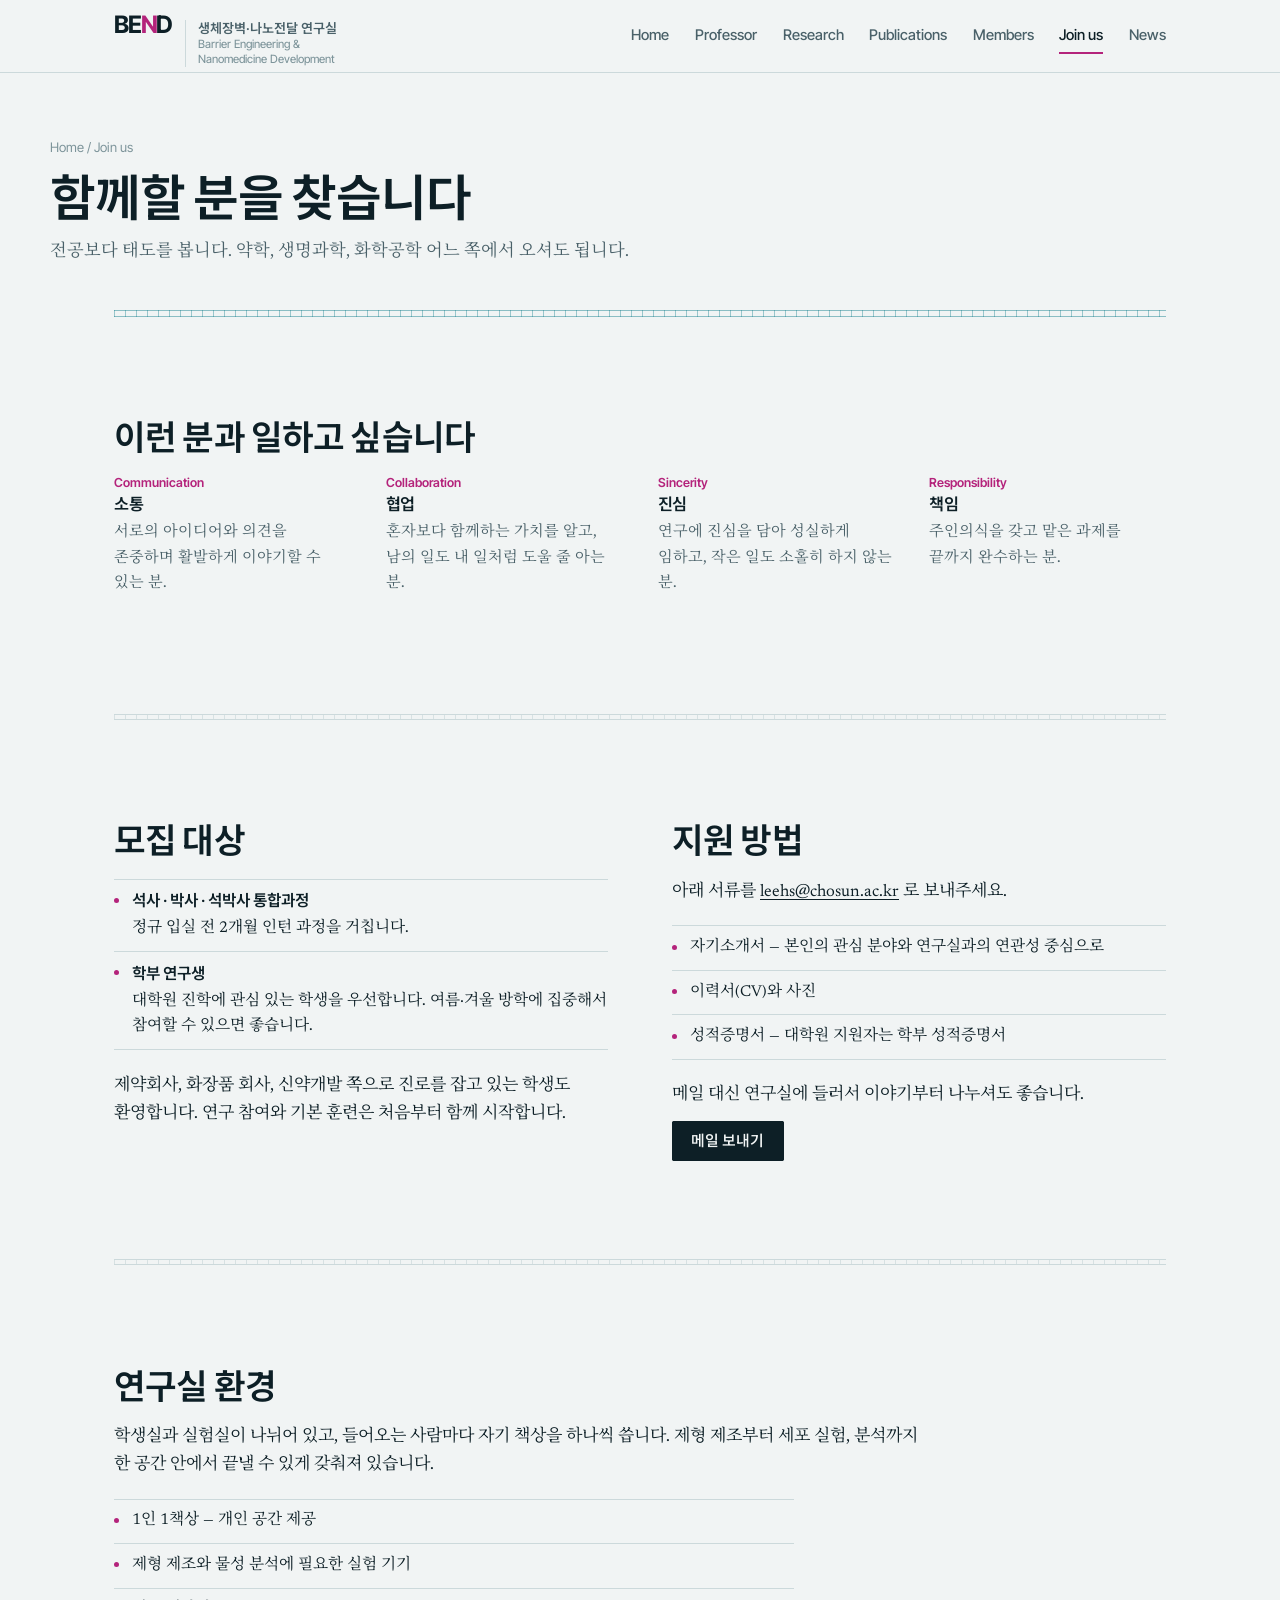
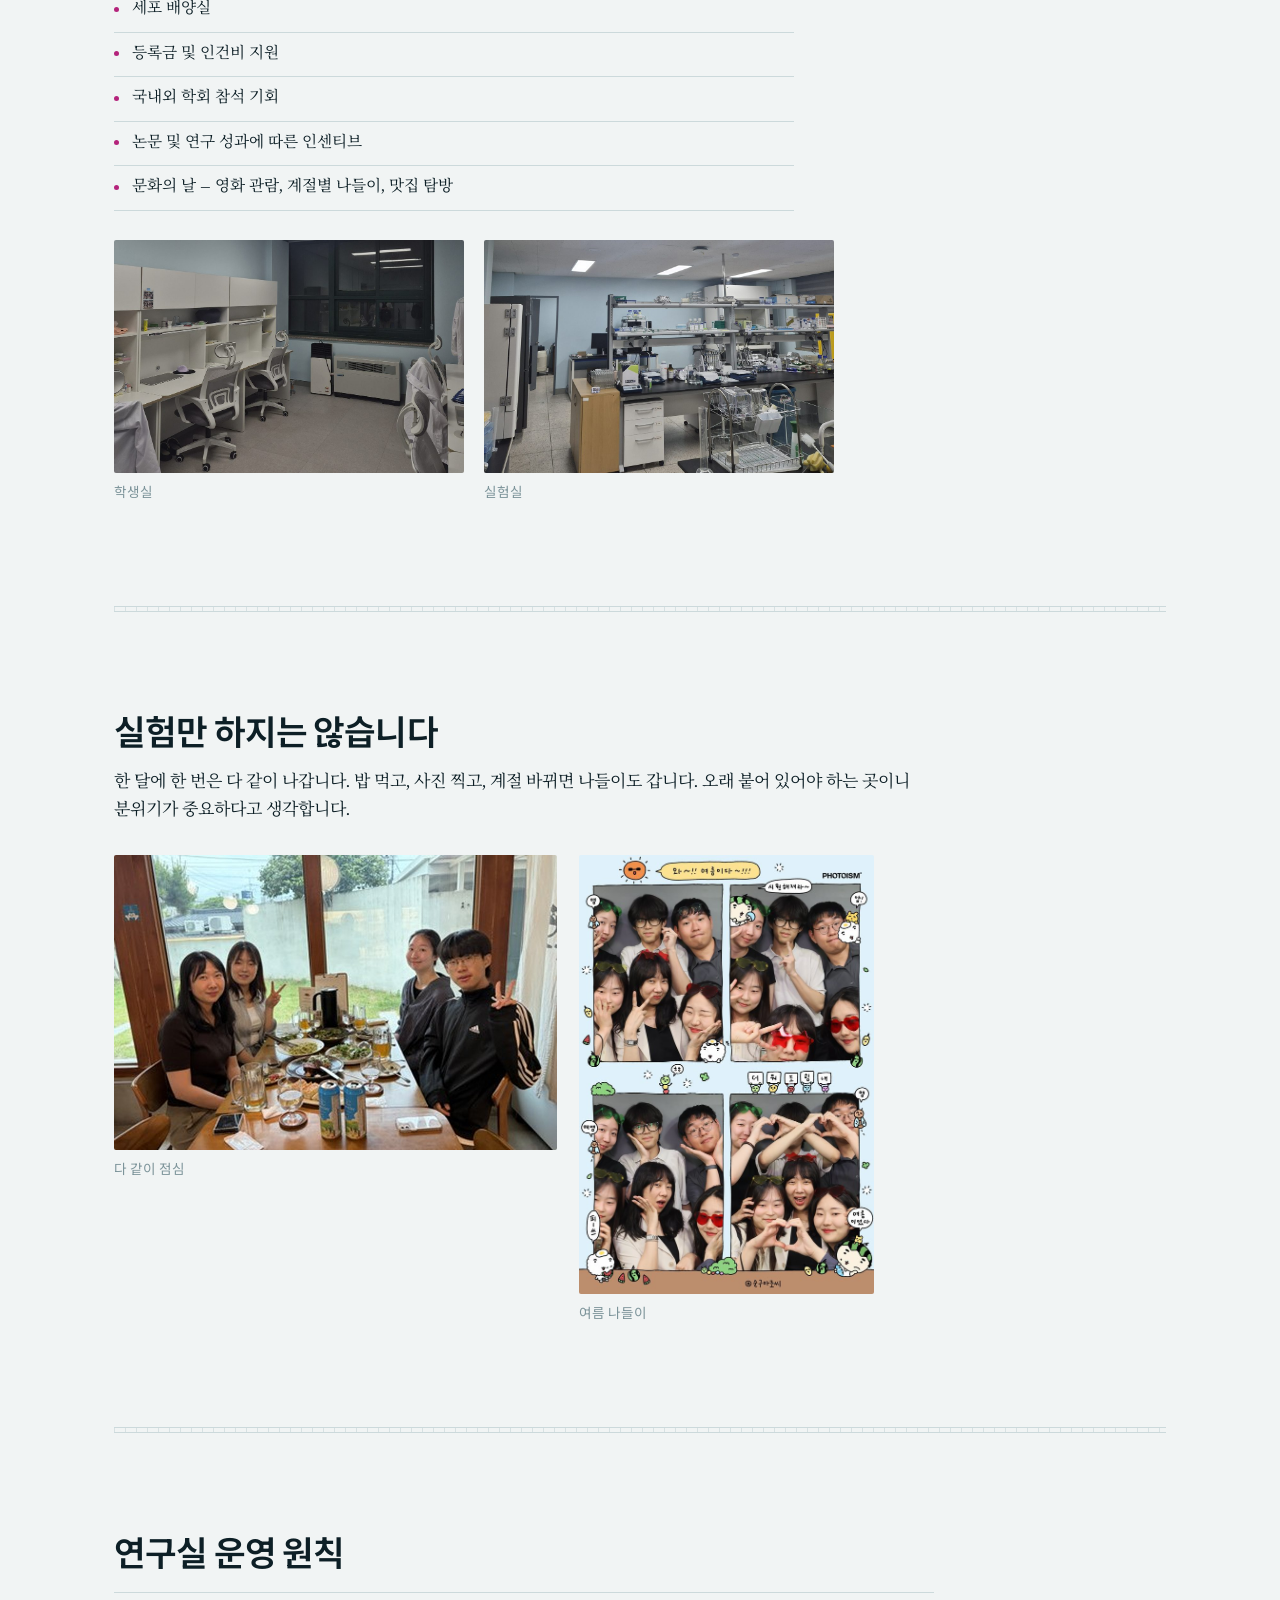
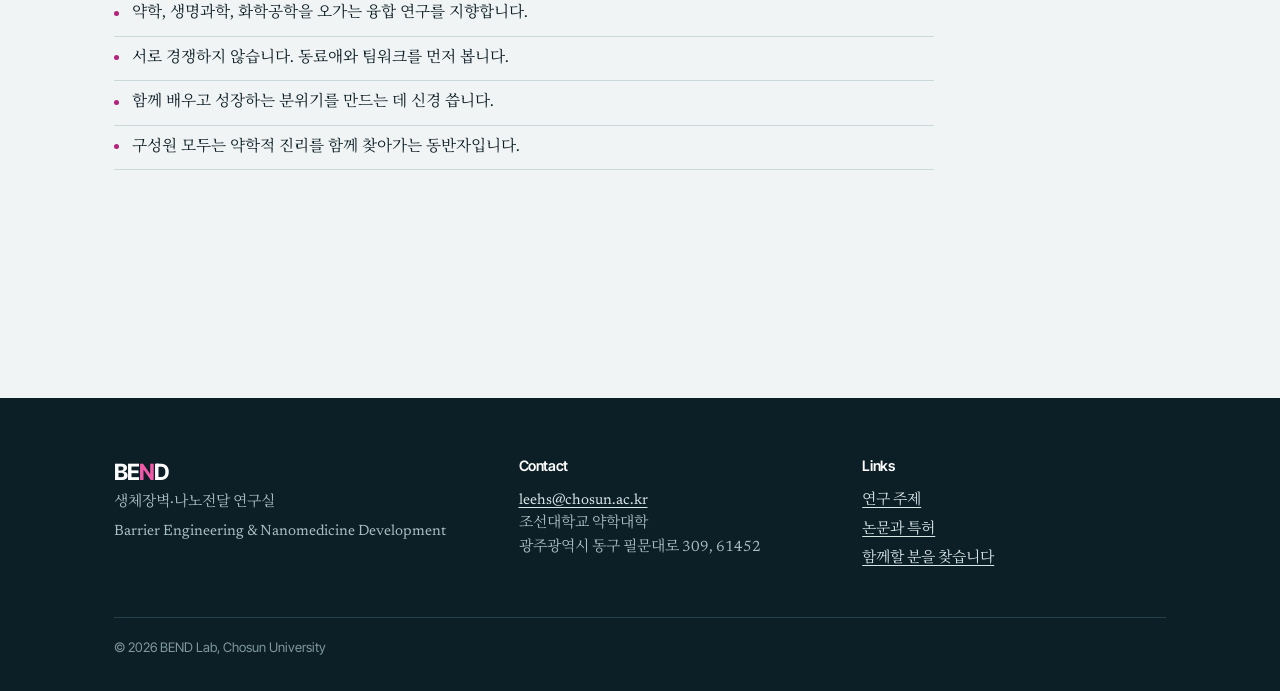
==== join.html @ ec4873f8 "Add files via upload" ====
<!DOCTYPE html>
<html lang="ko">
<head>
<meta charset="utf-8">
<meta name="viewport" content="width=device-width, initial-scale=1">
<title>Join us — BEND Lab</title>
<meta name="description" content="BEND Lab 대학원생·학부연구생 모집 안내, 연구실 환경과 지원 방법.">
<link rel="preconnect" href="https://fonts.googleapis.com">
<link rel="preconnect" href="https://fonts.gstatic.com" crossorigin>
<link href="https://fonts.googleapis.com/css2?family=Inter+Tight:wght@400;500;600;700&family=Newsreader:opsz,wght@6..72,400;6..72,500;6..72,600&family=Noto+Sans+KR:wght@400;500;700&family=Noto+Serif+KR:wght@400;600&display=swap" rel="stylesheet">
<link rel="stylesheet" href="assets/css/style.css">
</head>
<body>

<header class="site-head">
  <div class="wrap head-inner">
    <a class="brand" href="index.html">
      <span class="brand-mark">BE<span>N</span>D</span>
      <span class="brand-sub"><b>생체장벽·나노전달 연구실</b>Barrier Engineering &amp; Nanomedicine Development</span>
    </a>
    <button class="nav-toggle" aria-expanded="false" aria-controls="nav">메뉴</button>
    <nav class="nav" id="nav">
      <a href="index.html">Home</a>
      <a href="professor.html">Professor</a>
      <a href="research.html">Research</a>
      <a href="publications.html">Publications</a>
      <a href="members.html">Members</a>
      <a href="join.html">Join us</a>
      <a href="news.html">News</a>
    </nav>
  </div>
</header>

<main>
  <div class="wrap page-head">
    <p class="crumb"><a href="index.html">Home</a> / Join us</p>
    <h1>함께할 분을 찾습니다</h1>
    <p class="sub narrow">
      전공보다 태도를 봅니다. 약학, 생명과학, 화학공학 어느 쪽에서 오셔도 됩니다.
    </p>
  </div>

  <div class="wrap"><div class="membrane membrane--live"></div></div>

  <section class="section">
    <div class="wrap">
      <h2>이런 분과 일하고 싶습니다</h2>
      <div class="values">
        <div class="value">
          <h3><span class="en">Communication</span>소통</h3>
          <p>서로의 아이디어와 의견을 존중하며 활발하게 이야기할 수 있는 분.</p>
        </div>
        <div class="value">
          <h3><span class="en">Collaboration</span>협업</h3>
          <p>혼자보다 함께하는 가치를 알고, 남의 일도 내 일처럼 도울 줄 아는 분.</p>
        </div>
        <div class="value">
          <h3><span class="en">Sincerity</span>진심</h3>
          <p>연구에 진심을 담아 성실하게 임하고, 작은 일도 소홀히 하지 않는 분.</p>
        </div>
        <div class="value">
          <h3><span class="en">Responsibility</span>책임</h3>
          <p>주인의식을 갖고 맡은 과제를 끝까지 완수하는 분.</p>
        </div>
      </div>
    </div>
  </section>

  <div class="wrap"><div class="membrane"></div></div>

  <section class="section">
    <div class="wrap two-col">
      <div>
        <h2>모집 대상</h2>
        <ul class="plainlist">
          <li><strong>석사 · 박사 · 석박사 통합과정</strong><br>정규 입실 전 2개월 인턴 과정을 거칩니다.</li>
          <li><strong>학부 연구생</strong><br>대학원 진학에 관심 있는 학생을 우선합니다. 여름·겨울 방학에 집중해서 참여할 수 있으면 좋습니다.</li>
        </ul>
        <p>
          제약회사, 화장품 회사, 신약개발 쪽으로 진로를 잡고 있는 학생도 환영합니다.
          연구 참여와 기본 훈련은 처음부터 함께 시작합니다.
        </p>
      </div>
      <div>
        <h2>지원 방법</h2>
        <p>아래 서류를 <a href="mailto:leehs@chosun.ac.kr">leehs@chosun.ac.kr</a> 로 보내주세요.</p>
        <ul class="plainlist">
          <li>자기소개서 — 본인의 관심 분야와 연구실과의 연관성 중심으로</li>
          <li>이력서(CV)와 사진</li>
          <li>성적증명서 — 대학원 지원자는 학부 성적증명서</li>
        </ul>
        <p>메일 대신 연구실에 들러서 이야기부터 나누셔도 좋습니다.</p>
        <a class="btn btn-solid" href="mailto:leehs@chosun.ac.kr">메일 보내기</a>
      </div>
    </div>
  </section>

  <div class="wrap"><div class="membrane"></div></div>

  <section class="section">
    <div class="wrap">
      <h2>연구실 환경</h2>
      <p class="narrow">
        학생실과 실험실이 나뉘어 있고, 들어오는 사람마다 자기 책상을 하나씩 씁니다.
        제형 제조부터 세포 실험, 분석까지 한 공간 안에서 끝낼 수 있게 갖춰져 있습니다.
      </p>
      <ul class="plainlist">
        <li>1인 1책상 — 개인 공간 제공</li>
        <li>제형 제조와 물성 분석에 필요한 실험 기기</li>
        <li>세포 배양실</li>
        <li>등록금 및 인건비 지원</li>
        <li>국내외 학회 참석 기회</li>
        <li>논문 및 연구 성과에 따른 인센티브</li>
        <li>문화의 날 — 영화 관람, 계절별 나들이, 맛집 탐방</li>
      </ul>

      <div class="photo-row">
        <figure>
          <img src="assets/img/lab-desk.jpg" alt="학생실" loading="lazy">
          <figcaption>학생실</figcaption>
        </figure>
        <figure>
          <img src="assets/img/lab-bench.jpg" alt="실험실" loading="lazy">
          <figcaption>실험실</figcaption>
        </figure>
      </div>
    </div>
  </section>

  <div class="wrap"><div class="membrane"></div></div>

  <section class="section">
    <div class="wrap">
      <h2>실험만 하지는 않습니다</h2>
      <p class="narrow">
        한 달에 한 번은 다 같이 나갑니다. 밥 먹고, 사진 찍고, 계절 바뀌면 나들이도 갑니다.
        오래 붙어 있어야 하는 곳이니 분위기가 중요하다고 생각합니다.
      </p>
      <div class="gallery">
        <figure class="shot">
          <img src="assets/img/team-dinner.jpg" alt="연구실 구성원 식사 모임" loading="lazy">
          <figcaption>다 같이 점심</figcaption>
        </figure>
        <figure>
          <img src="assets/img/team-photobooth.jpg" alt="연구실 구성원 네컷 사진" loading="lazy">
          <figcaption>여름 나들이</figcaption>
        </figure>
      </div>
    </div>
  </section>

  <div class="wrap"><div class="membrane"></div></div>

  <section class="section">
    <div class="wrap narrow">
      <h2>연구실 운영 원칙</h2>
      <ul class="plainlist">
        <li>약학, 생명과학, 화학공학을 오가는 융합 연구를 지향합니다.</li>
        <li>서로 경쟁하지 않습니다. 동료애와 팀워크를 먼저 봅니다.</li>
        <li>함께 배우고 성장하는 분위기를 만드는 데 신경 씁니다.</li>
        <li>구성원 모두는 약학적 진리를 함께 찾아가는 동반자입니다.</li>
      </ul>
    </div>
  </section>
</main>

<footer class="site-foot">
  <div class="wrap">
    <div class="foot-grid">
      <div>
        <div class="foot-mark">BE<span>N</span>D</div>
        <p>생체장벽·나노전달 연구실</p>
        <p>Barrier Engineering &amp; Nanomedicine Development</p>
      </div>
      <div>
        <h4>Contact</h4>
        <address>
          <a href="mailto:leehs@chosun.ac.kr">leehs@chosun.ac.kr</a><br>
          조선대학교 약학대학<br>
          광주광역시 동구 필문대로 309, 61452
        </address>
      </div>
      <div>
        <h4>Links</h4>
        <p><a href="research.html">연구 주제</a></p>
        <p><a href="publications.html">논문과 특허</a></p>
        <p><a href="join.html">함께할 분을 찾습니다</a></p>
      </div>
    </div>
    <div class="foot-bottom">© <span class="js-year"></span> BEND Lab, Chosun University</div>
  </div>
</footer>

<script src="assets/js/data.js"></script>
<script src="assets/js/site.js"></script>
</body>
</html>
---- assets/css/style.css ----
/* ==========================================================================
   BEND Lab — Barrier Engineering & Nanomedicine Development
   Chosun University, College of Pharmacy
   ========================================================================== */

:root {
  --paper:      #f1f4f4;
  --paper-lift: #fbfcfc;
  --ink:        #0d1f26;
  --ink-soft:   #4a6169;
  --ink-faint:  #7d949a;
  --rule:       #ccd9db;
  --membrane:   #0e7c8b;   /* barriers we build — chips, tissue models */
  --signal:     #b4237b;   /* what crosses them — carriers, nanomedicine */

  --sans: "Inter Tight", "Noto Sans KR", system-ui, -apple-system, sans-serif;
  --serif: "Newsreader", "Noto Serif KR", Georgia, serif;

  --measure: 68ch;
  --gutter: clamp(1.25rem, 5vw, 5rem);
  --stack: clamp(3.5rem, 8vw, 7rem);
}

*, *::before, *::after { box-sizing: border-box; }

html { -webkit-text-size-adjust: 100%; scroll-behavior: smooth; }
@media (prefers-reduced-motion: reduce) {
  html { scroll-behavior: auto; }
  *, *::before, *::after {
    animation-duration: 0.01ms !important;
    animation-iteration-count: 1 !important;
    transition-duration: 0.01ms !important;
  }
}

body {
  margin: 0;
  background: var(--paper);
  color: var(--ink);
  font-family: var(--serif);
  font-size: 17px;
  line-height: 1.65;
  font-optical-sizing: auto;
}

img { max-width: 100%; display: block; }

a { color: var(--ink); text-decoration-thickness: 1px; text-underline-offset: 3px; }
a:hover { color: var(--signal); }

:focus-visible {
  outline: 2px solid var(--signal);
  outline-offset: 3px;
}

h1, h2, h3, h4, .sans { font-family: var(--sans); font-weight: 620; letter-spacing: -0.025em; word-break: keep-all; }
h1 { font-size: clamp(2.4rem, 6.5vw, 4.3rem); line-height: 1.02; margin: 0; }
h2 { font-size: clamp(1.5rem, 3.2vw, 2.15rem); line-height: 1.12; margin: 0 0 1.1rem; }
h3 { font-size: 1.15rem; line-height: 1.3; margin: 0 0 .4rem; font-weight: 600; }

p { margin: 0 0 1.1em; max-width: var(--measure); word-break: keep-all; }

.wrap { max-width: 1180px; margin: 0 auto; padding: 0 var(--gutter); }
.narrow { max-width: 820px; }
.wrap.narrow { max-width: 1180px; }
.wrap.narrow > * { max-width: 820px; }

/* --- membrane: the structural motif -------------------------------------- */
/* A porous bilayer. Used wherever the page separates one thing from another. */
.membrane {
  height: 6px;
  border-top: 1px solid var(--rule);
  border-bottom: 1px solid var(--rule);
  background-image: repeating-linear-gradient(
    to right,
    color-mix(in srgb, var(--rule) 70%, transparent) 0 1px,
    transparent 1px 11px
  );
}
.membrane--live {
  height: 7px;
  border-color: color-mix(in srgb, var(--membrane) 45%, transparent);
  background-image: repeating-linear-gradient(
    to right,
    color-mix(in srgb, var(--membrane) 38%, transparent) 0 1px,
    transparent 1px 11px
  );
}

/* --- header --------------------------------------------------------------- */
.site-head {
  position: sticky; top: 0; z-index: 50;
  background: color-mix(in srgb, var(--paper) 90%, transparent);
  backdrop-filter: saturate(1.4) blur(8px);
  border-bottom: 1px solid var(--rule);
}
.head-inner {
  display: flex; align-items: center; gap: 2rem;
  min-height: 72px;
}
.brand { display: flex; align-items: baseline; gap: .7rem; text-decoration: none; }
.brand-mark {
  font-family: var(--sans); font-weight: 700; font-size: 1.5rem;
  letter-spacing: -0.05em; color: var(--ink);
}
.brand-mark span { color: var(--signal); }
.brand-sub {
  font-family: var(--sans); font-size: .71rem; font-weight: 450;
  color: var(--ink-faint); letter-spacing: 0; line-height: 1.3;
  max-width: 23ch; padding-left: .75rem; margin-left: .1rem;
  border-left: 1px solid var(--rule);
}
.brand-sub b { display: block; font-weight: 600; font-size: .82rem; color: var(--ink-soft); }
@media (max-width: 1080px) {
  .brand-sub { max-width: none; font-size: 0; border-left: none; padding-left: .6rem; }
  .brand-sub b { font-size: .78rem; }
}
@media (max-width: 520px) { .brand-sub { display: none; } }
.nav { margin-left: auto; display: flex; gap: 1.6rem; align-items: center; }
.nav a {
  font-family: var(--sans); font-size: .92rem; font-weight: 500;
  text-decoration: none; color: var(--ink-soft); padding: .3rem 0;
  border-bottom: 2px solid transparent;
}
.nav a:hover { color: var(--ink); }
.nav a[aria-current="page"] { color: var(--ink); border-bottom-color: var(--signal); }

.nav-toggle {
  display: none; margin-left: auto; background: none; border: 1px solid var(--rule);
  border-radius: 3px; padding: .45rem .7rem; font-family: var(--sans); font-size: .85rem;
  color: var(--ink); cursor: pointer;
}
@media (max-width: 820px) {
  .brand-sub { display: none; }
  .nav-toggle { display: block; }
  .nav {
    display: none; position: absolute; top: 100%; left: 0; right: 0;
    flex-direction: column; align-items: flex-start; gap: 0;
    background: var(--paper-lift); border-bottom: 1px solid var(--rule);
    padding: .5rem var(--gutter) 1rem;
  }
  .nav.open { display: flex; }
  .nav a { width: 100%; padding: .6rem 0; border-bottom: 1px solid var(--rule); }
  .nav a[aria-current="page"] { border-bottom-color: var(--signal); }
}

/* --- hero ----------------------------------------------------------------- */
.hero { padding: clamp(3.5rem, 10vw, 7.5rem) 0 clamp(3rem, 7vw, 5rem); }
.hero h1 { max-width: 16ch; }

.hero-affil {
  font-family: var(--sans); font-size: .85rem; font-weight: 500;
  color: var(--ink-faint); margin: 0 0 .5rem;
}
.hero-name {
  font-family: var(--sans); font-size: 1.02rem; font-weight: 600;
  color: var(--ink); margin: 0 0 1.6rem;
}
.hero-name span { font-weight: 500; color: var(--ink-soft); margin-left: .5rem; }
.hero h1 .build { color: var(--membrane); }
.hero h1 .cross { color: var(--signal); }
.hero-lede {
  font-size: 1.15rem; color: var(--ink-soft); margin-top: 1.8rem;
  max-width: 52ch;
}
.hero-actions { display: flex; gap: .8rem; flex-wrap: wrap; margin-top: 1.8rem; }

.btn {
  font-family: var(--sans); font-size: .93rem; font-weight: 550;
  text-decoration: none; padding: .62rem 1.15rem; border-radius: 2px;
  border: 1px solid var(--ink); color: var(--ink); background: none;
  transition: background .15s ease, color .15s ease;
}
.btn:hover { background: var(--ink); color: var(--paper); }
.btn-solid { background: var(--ink); color: var(--paper); }
.btn-solid:hover { background: var(--signal); border-color: var(--signal); color: #fff; }

/* --- sections ------------------------------------------------------------- */
.section { padding: var(--stack) 0; }
.section-head { margin-bottom: 2.4rem; }
.section-head p { color: var(--ink-soft); }

.page-head { padding: clamp(2.5rem, 6vw, 4rem) 0 1.5rem; }
.crumb {
  font-family: var(--sans); font-size: .82rem; color: var(--ink-faint);
  margin: 0 0 .9rem;
}
.crumb a { text-decoration: none; color: var(--ink-faint); }
.crumb a:hover { color: var(--signal); }
.page-head h1 { font-size: clamp(2rem, 5vw, 3.1rem); }
.page-head .sub { color: var(--ink-soft); margin-top: .9rem; font-size: 1.08rem; }

/* --- research ------------------------------------------------------------- */
.axis { margin-bottom: 3.5rem; }
.axis-label {
  font-family: var(--sans); font-size: 1.02rem; font-weight: 600;
  display: flex; align-items: center; gap: .7rem; margin-bottom: 1.6rem;
}
.axis-label::after {
  content: ""; flex: 1; height: 1px; background: var(--rule);
}
.axis-build .axis-label { color: var(--membrane); }
.axis-cross .axis-label { color: var(--signal); }

.topics { display: grid; grid-template-columns: repeat(auto-fit, minmax(260px, 1fr)); gap: 2.2rem 2.6rem; }
.topic { border-left: 2px solid var(--rule); padding-left: 1.1rem; }
.axis-build .topic { border-left-color: color-mix(in srgb, var(--membrane) 40%, var(--rule)); }
.axis-cross .topic { border-left-color: color-mix(in srgb, var(--signal) 35%, var(--rule)); }
.topic h3 { font-family: var(--sans); }
.topic p { font-size: .97rem; color: var(--ink-soft); margin: 0; }
.topic .planned {
  font-family: var(--sans); font-size: .72rem; font-weight: 600;
  color: var(--ink-faint); border: 1px solid var(--rule); border-radius: 2px;
  padding: .05rem .4rem; margin-left: .45rem; vertical-align: 2px;
}

/* --- professor ------------------------------------------------------------ */
.pi-grid {
  display: grid; grid-template-columns: 300px minmax(0, 1fr);
  gap: clamp(2rem, 5vw, 3.5rem); align-items: start;
}
@media (max-width: 780px) { .pi-grid { grid-template-columns: 1fr; } }
.pi-photo {
  width: 100%; aspect-ratio: 3/4; object-fit: cover;
  background: var(--rule); border-radius: 2px;
}
.pi-photo-fallback {
  width: 100%; aspect-ratio: 3/4; border-radius: 2px;
  background: linear-gradient(160deg, #dfe8e9, #eef2f2);
  display: grid; place-items: center;
  font-family: var(--sans); font-size: .85rem; color: var(--ink-faint);
  text-align: center; padding: 1rem; border: 1px dashed var(--rule);
}
.pi-contact { margin-top: 1.1rem; font-family: var(--sans); font-size: .9rem; }
.pi-contact a { display: block; padding: .22rem 0; color: var(--ink-soft); text-decoration: none; }
.pi-contact a:hover { color: var(--signal); }

.keywords { display: flex; flex-wrap: wrap; gap: .5rem; margin: 0 0 2.4rem; padding: 0; list-style: none; }
.keywords li {
  font-family: var(--sans); font-size: .85rem; color: var(--ink-soft);
  border: 1px solid var(--rule); border-radius: 2px; padding: .25rem .6rem;
  background: var(--paper-lift);
}

.timeline { list-style: none; margin: 0 0 2.6rem; padding: 0; }
.timeline li {
  display: grid; grid-template-columns: 8.5rem minmax(0, 1fr);
  gap: 1.2rem; padding: .85rem 0; border-top: 1px solid var(--rule);
}
.timeline li:last-child { border-bottom: 1px solid var(--rule); }
@media (max-width: 620px) {
  .timeline li { grid-template-columns: 1fr; gap: .2rem; }
}
.timeline .when {
  font-family: var(--sans); font-size: .86rem; color: var(--ink-faint);
  padding-top: .18rem; font-variant-numeric: tabular-nums;
}
.timeline .what strong { font-family: var(--sans); font-weight: 600; font-size: 1rem; }
.timeline .what span { display: block; color: var(--ink-soft); font-size: .95rem; }

/* --- publications --------------------------------------------------------- */
.filters { display: flex; flex-wrap: wrap; gap: .45rem; margin-bottom: 2rem; }
.filter {
  font-family: var(--sans); font-size: .88rem; font-weight: 500;
  border: 1px solid var(--rule); background: var(--paper-lift); color: var(--ink-soft);
  border-radius: 2px; padding: .35rem .8rem; cursor: pointer;
  transition: background .15s ease, color .15s ease, border-color .15s ease;
}
.filter:hover { border-color: var(--ink-faint); color: var(--ink); }
.filter[aria-pressed="true"] {
  background: var(--ink); border-color: var(--ink); color: var(--paper);
}

.pub-count { font-family: var(--sans); font-size: .86rem; color: var(--ink-faint); margin-bottom: 1.5rem; }

.year-group { margin-bottom: 2.6rem; }
.year-mark {
  font-family: var(--sans); font-weight: 650; font-size: 1.5rem;
  color: var(--ink-faint); margin: 0 0 .9rem;
  display: flex; align-items: center; gap: .8rem;
}
.year-mark::after { content: ""; flex: 1; height: 1px; background: var(--rule); }

.pub {
  display: grid; grid-template-columns: 2.2rem minmax(0, 1fr);
  gap: 1rem; padding: .95rem 0; border-top: 1px solid var(--rule);
}
.pub:last-child { border-bottom: 1px solid var(--rule); }
.pub-n {
  font-family: var(--sans); font-size: .82rem; color: var(--ink-faint);
  font-variant-numeric: tabular-nums; padding-top: .3rem;
}
.pub-title { font-family: var(--sans); font-weight: 570; font-size: 1.02rem; line-height: 1.35; margin: 0 0 .3rem; }
.pub-authors { font-size: .94rem; color: var(--ink-soft); margin: 0 0 .3rem; max-width: none; }
.pub-authors b { color: var(--ink); font-weight: 600; }
.pub-meta { font-family: var(--sans); font-size: .86rem; color: var(--ink-faint); margin: 0; }
.pub-meta em { font-style: normal; color: var(--membrane); font-weight: 550; }
.tag {
  display: inline-block; font-family: var(--sans); font-size: .72rem; font-weight: 600;
  border-radius: 2px; padding: .05rem .4rem; margin-left: .4rem;
  border: 1px solid currentColor;
}
.tag-review { color: var(--membrane); }
.tag-first { color: var(--signal); }
.tag-corr { color: var(--ink-faint); }

/* --- members -------------------------------------------------------------- */
.member-grid { display: grid; grid-template-columns: repeat(auto-fit, minmax(170px, 1fr)); gap: 1.8rem; }
@media (min-width: 900px) { .member-grid { grid-template-columns: repeat(3, 1fr); } }
.member-photo {
  width: 100%; aspect-ratio: 1; object-fit: cover; border-radius: 2px;
  background: var(--rule); margin-bottom: .8rem;
}
.member-photo-fallback {
  width: 100%; aspect-ratio: 1; border-radius: 2px; margin-bottom: .8rem;
  background: linear-gradient(160deg, #e3ebec, #f2f5f5); border: 1px dashed var(--rule);
}
.member h3 { font-family: var(--sans); margin-bottom: .15rem; }
.member .role { font-family: var(--sans); font-size: .85rem; color: var(--signal); margin: 0 0 .35rem; }
.member .name-en { font-family: var(--sans); font-size: .82rem; color: var(--ink-faint); margin: 0 0 .3rem; }
.member .focus { font-size: .93rem; color: var(--ink-soft); margin: 0; }

.recruit {
  border: 1px solid var(--rule); border-left: 3px solid var(--signal);
  background: var(--paper-lift); padding: 1.6rem 1.8rem; border-radius: 2px;
  margin-top: 3rem;
}
.recruit h3 { font-family: var(--sans); }
.recruit p { color: var(--ink-soft); margin-bottom: .9rem; }

/* --- news ----------------------------------------------------------------- */
.news-list { list-style: none; margin: 0; padding: 0; }
.news-list li {
  display: grid; grid-template-columns: 7rem minmax(0, 1fr); gap: 1.2rem;
  padding: 1.1rem 0; border-top: 1px solid var(--rule);
}
.news-list li:last-child { border-bottom: 1px solid var(--rule); }
@media (max-width: 620px) { .news-list li { grid-template-columns: 1fr; gap: .25rem; } }
.news-date { font-family: var(--sans); font-size: .86rem; color: var(--ink-faint); font-variant-numeric: tabular-nums; padding-top: .15rem; }
.news-body h3 { font-family: var(--sans); font-size: 1.02rem; }
.news-body p { font-size: .96rem; color: var(--ink-soft); margin: 0; }

/* --- home: news + highlights --------------------------------------------- */
.two-col { display: grid; grid-template-columns: minmax(0,1fr) minmax(0,1fr); gap: clamp(2rem,5vw,4rem); }
@media (max-width: 820px) { .two-col { grid-template-columns: 1fr; } }

.stat-row { display: flex; gap: 2.6rem; flex-wrap: wrap; margin-top: 2rem; }
.stat b { font-family: var(--sans); font-size: 2rem; font-weight: 650; display: block; line-height: 1; }
.stat span { font-family: var(--sans); font-size: .84rem; color: var(--ink-faint); }

/* --- footer --------------------------------------------------------------- */
.site-foot { background: var(--ink); color: #c3d3d7; padding: clamp(2.5rem,5vw,3.5rem) 0 2rem; margin-top: var(--stack); }
.foot-grid { display: grid; grid-template-columns: minmax(0,1.2fr) minmax(0,1fr) minmax(0,1fr); gap: 2.5rem; }
@media (max-width: 780px) { .foot-grid { grid-template-columns: 1fr; gap: 1.8rem; } }
.site-foot h4 { font-family: var(--sans); font-size: .9rem; color: #fff; margin: 0 0 .7rem; font-weight: 600; }
.site-foot p, .site-foot address {
  font-size: .93rem; font-style: normal; color: #a9bfc4; margin: 0 0 .35rem; line-height: 1.6;
}
.site-foot a { color: #d9e6e8; }
.site-foot a:hover { color: #fff; }
.foot-mark { font-family: var(--sans); font-weight: 700; font-size: 1.4rem; letter-spacing: -.05em; color: #fff; }
.foot-mark span { color: #ef5aa8; }
.foot-bottom {
  margin-top: 2.5rem; padding-top: 1.2rem; border-top: 1px solid #24404a;
  font-family: var(--sans); font-size: .82rem; color: #7e989e;
}

/* --- join ------------------------------------------------------------------ */
.values { display: grid; grid-template-columns: repeat(auto-fit, minmax(200px, 1fr)); gap: 1.8rem 2.2rem; margin: 0 0 1rem; }
.value h3 { font-family: var(--sans); font-size: 1.02rem; margin-bottom: .35rem; }
.value p { font-size: .95rem; color: var(--ink-soft); margin: 0; }
.value .en {
  font-family: var(--sans); font-size: .78rem; font-weight: 600;
  color: var(--signal); display: block; margin-bottom: .15rem; letter-spacing: 0;
}

.plainlist { list-style: none; margin: 0 0 1.4rem; padding: 0; max-width: var(--measure); }
.plainlist li {
  padding: .55rem 0 .55rem 1.1rem; border-top: 1px solid var(--rule);
  font-size: .98rem; position: relative;
}
.plainlist li:last-child { border-bottom: 1px solid var(--rule); }
.plainlist li::before {
  content: ""; position: absolute; left: 0; top: 1.15rem;
  width: 5px; height: 5px; background: var(--signal); border-radius: 50%;
}
.plainlist strong { font-family: var(--sans); font-weight: 600; }

.photo-row { display: grid; grid-template-columns: repeat(auto-fit, minmax(230px, 1fr)); gap: 1.3rem; margin: 1.8rem 0 0; max-width: 720px; }
.photo-row figure { margin: 0; }
.photo-row img { width: 100%; aspect-ratio: 3/2; object-fit: cover; border-radius: 2px; }
.photo-row figcaption { font-family: var(--sans); font-size: .85rem; color: var(--ink-faint); margin-top: .5rem; }

.gallery { display: grid; grid-template-columns: minmax(0, 1.5fr) minmax(0, 1fr); gap: 1.4rem; align-items: start; max-width: 760px; margin-top: 1.8rem; }
@media (max-width: 640px) { .gallery { grid-template-columns: 1fr; } }
.gallery figure { margin: 0; }
.gallery img { width: 100%; border-radius: 2px; display: block; }
.gallery .shot img { aspect-ratio: 3/2; object-fit: cover; }
.gallery figcaption { font-family: var(--sans); font-size: .85rem; color: var(--ink-faint); margin-top: .5rem; }
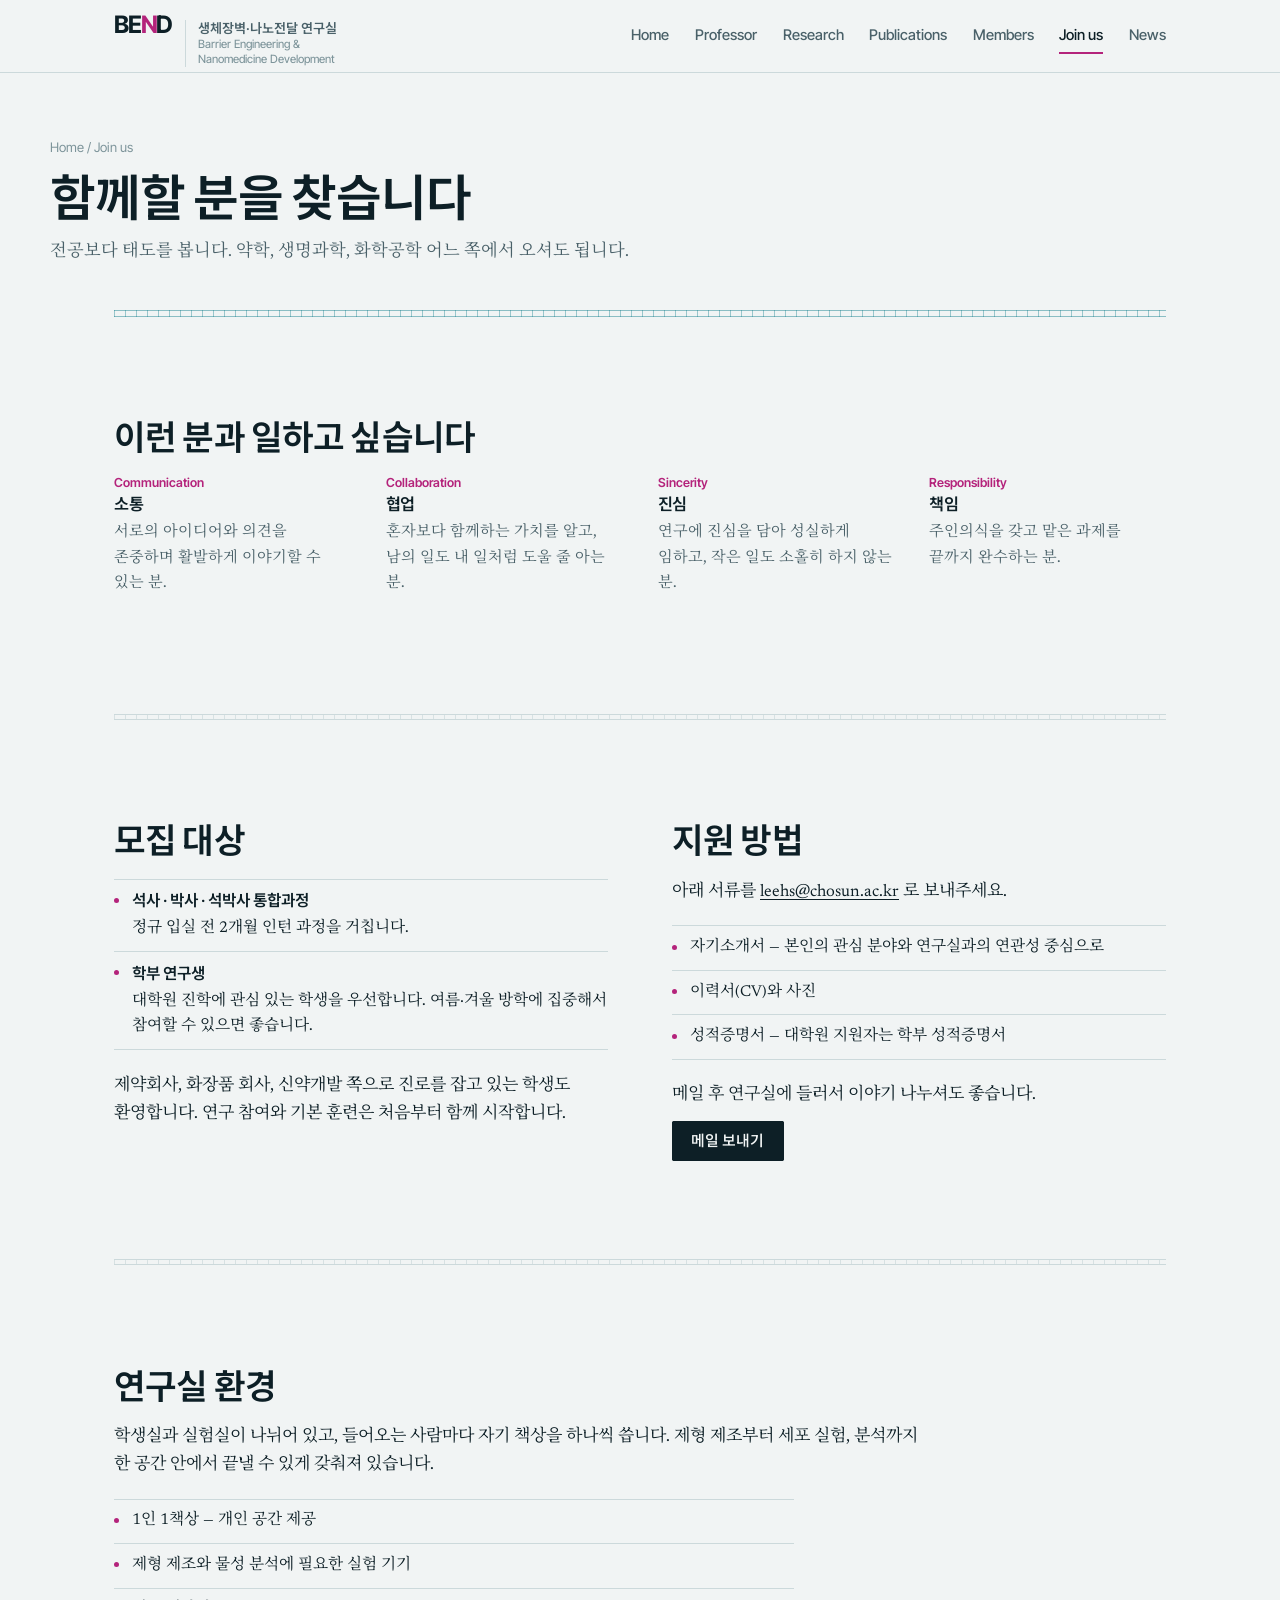
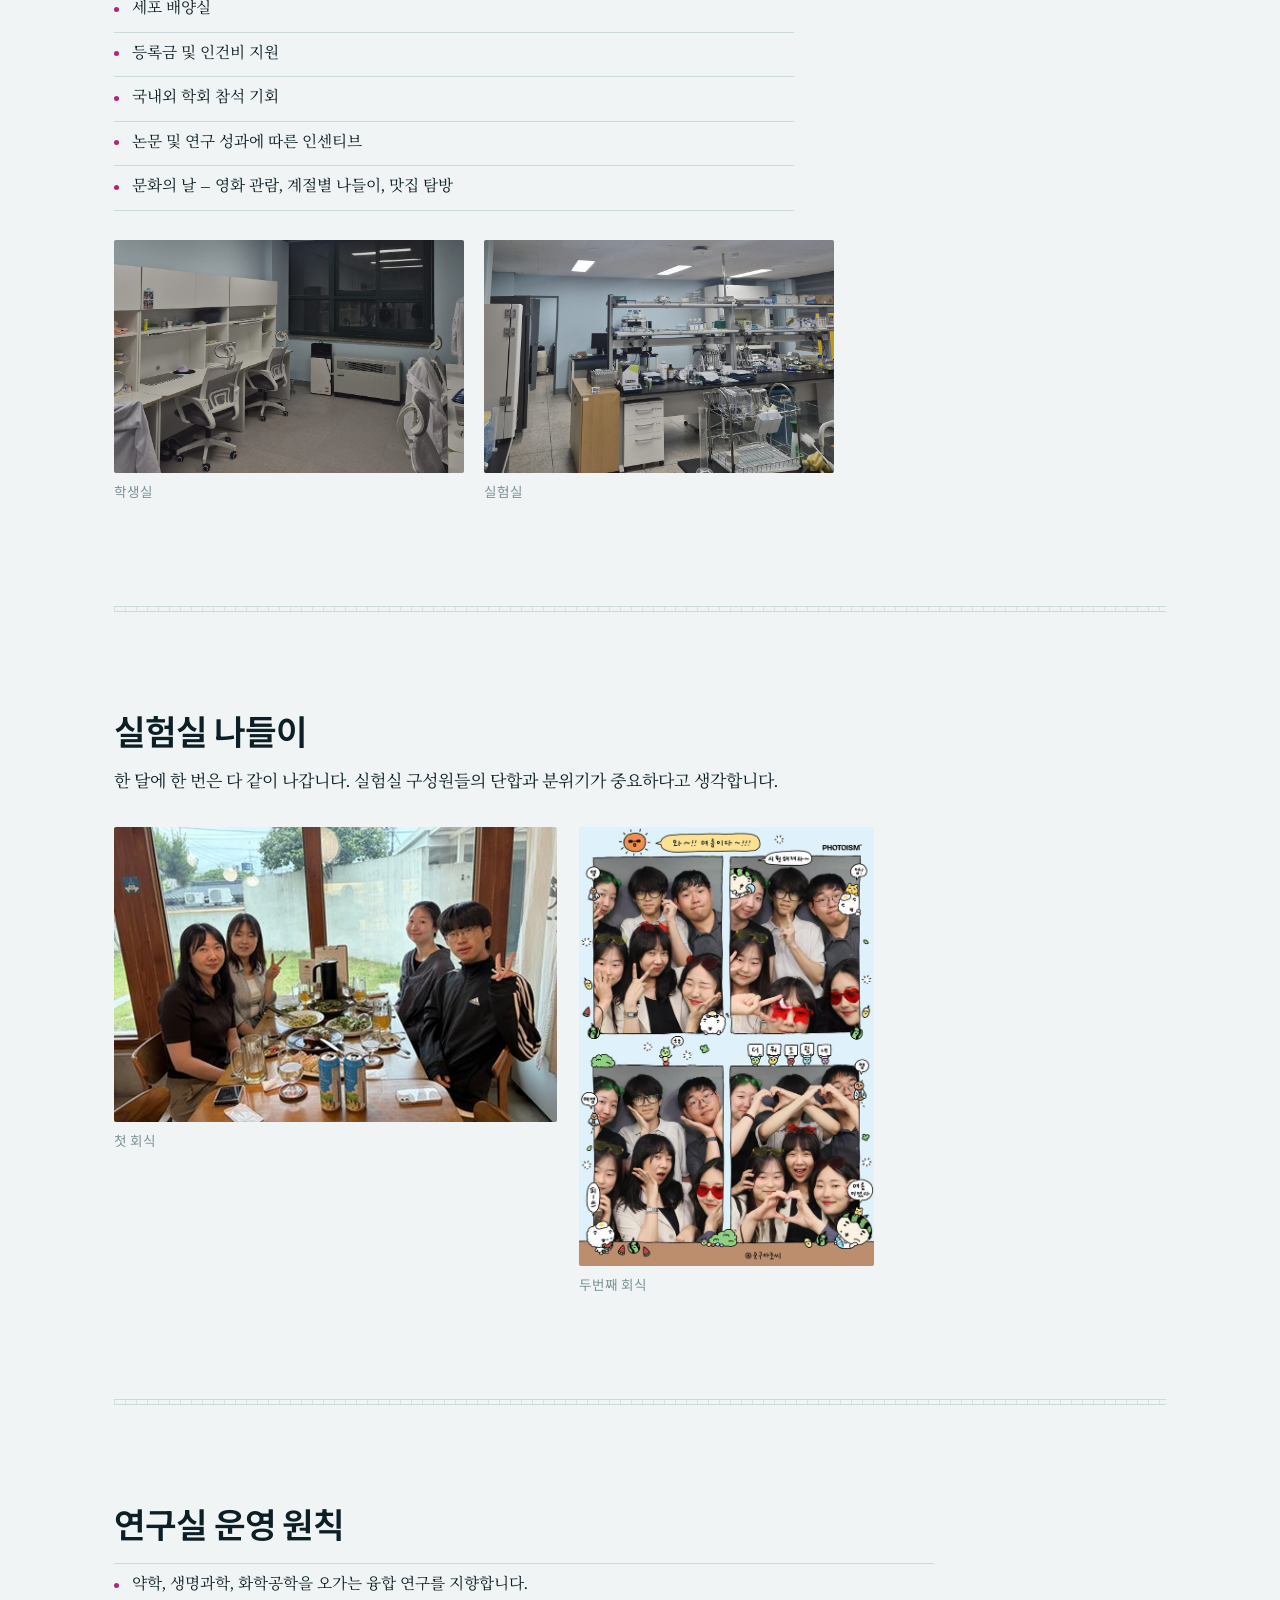
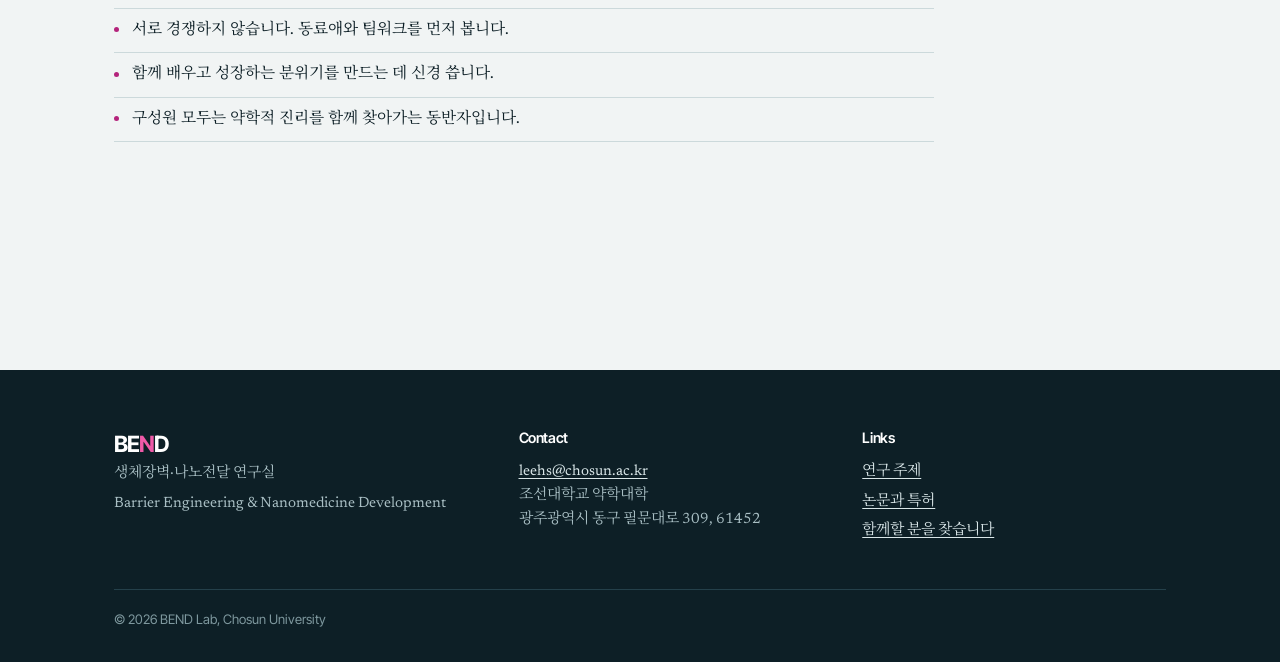
==== commit 6ae19289: "Update join.html" ====
--- a/join.html
+++ b/join.html
@@ -89,7 +89,7 @@
           <li>이력서(CV)와 사진</li>
           <li>성적증명서 — 대학원 지원자는 학부 성적증명서</li>
         </ul>
-        <p>메일 대신 연구실에 들러서 이야기부터 나누셔도 좋습니다.</p>
+        <p>메일 후 연구실에 들러서 이야기 나누셔도 좋습니다.</p>
         <a class="btn btn-solid" href="mailto:leehs@chosun.ac.kr">메일 보내기</a>
       </div>
     </div>
@@ -131,19 +131,19 @@
 
   <section class="section">
     <div class="wrap">
-      <h2>실험만 하지는 않습니다</h2>
+      <h2>실험실 나들이</h2>
       <p class="narrow">
-        한 달에 한 번은 다 같이 나갑니다. 밥 먹고, 사진 찍고, 계절 바뀌면 나들이도 갑니다.
-        오래 붙어 있어야 하는 곳이니 분위기가 중요하다고 생각합니다.
+        한 달에 한 번은 다 같이 나갑니다. 
+        실험실 구성원들의 단합과 분위기가 중요하다고 생각합니다.
       </p>
       <div class="gallery">
         <figure class="shot">
           <img src="assets/img/team-dinner.jpg" alt="연구실 구성원 식사 모임" loading="lazy">
-          <figcaption>다 같이 점심</figcaption>
+          <figcaption>첫 회식</figcaption>
         </figure>
         <figure>
           <img src="assets/img/team-photobooth.jpg" alt="연구실 구성원 네컷 사진" loading="lazy">
-          <figcaption>여름 나들이</figcaption>
+          <figcaption>두번째 회식</figcaption>
         </figure>
       </div>
     </div>
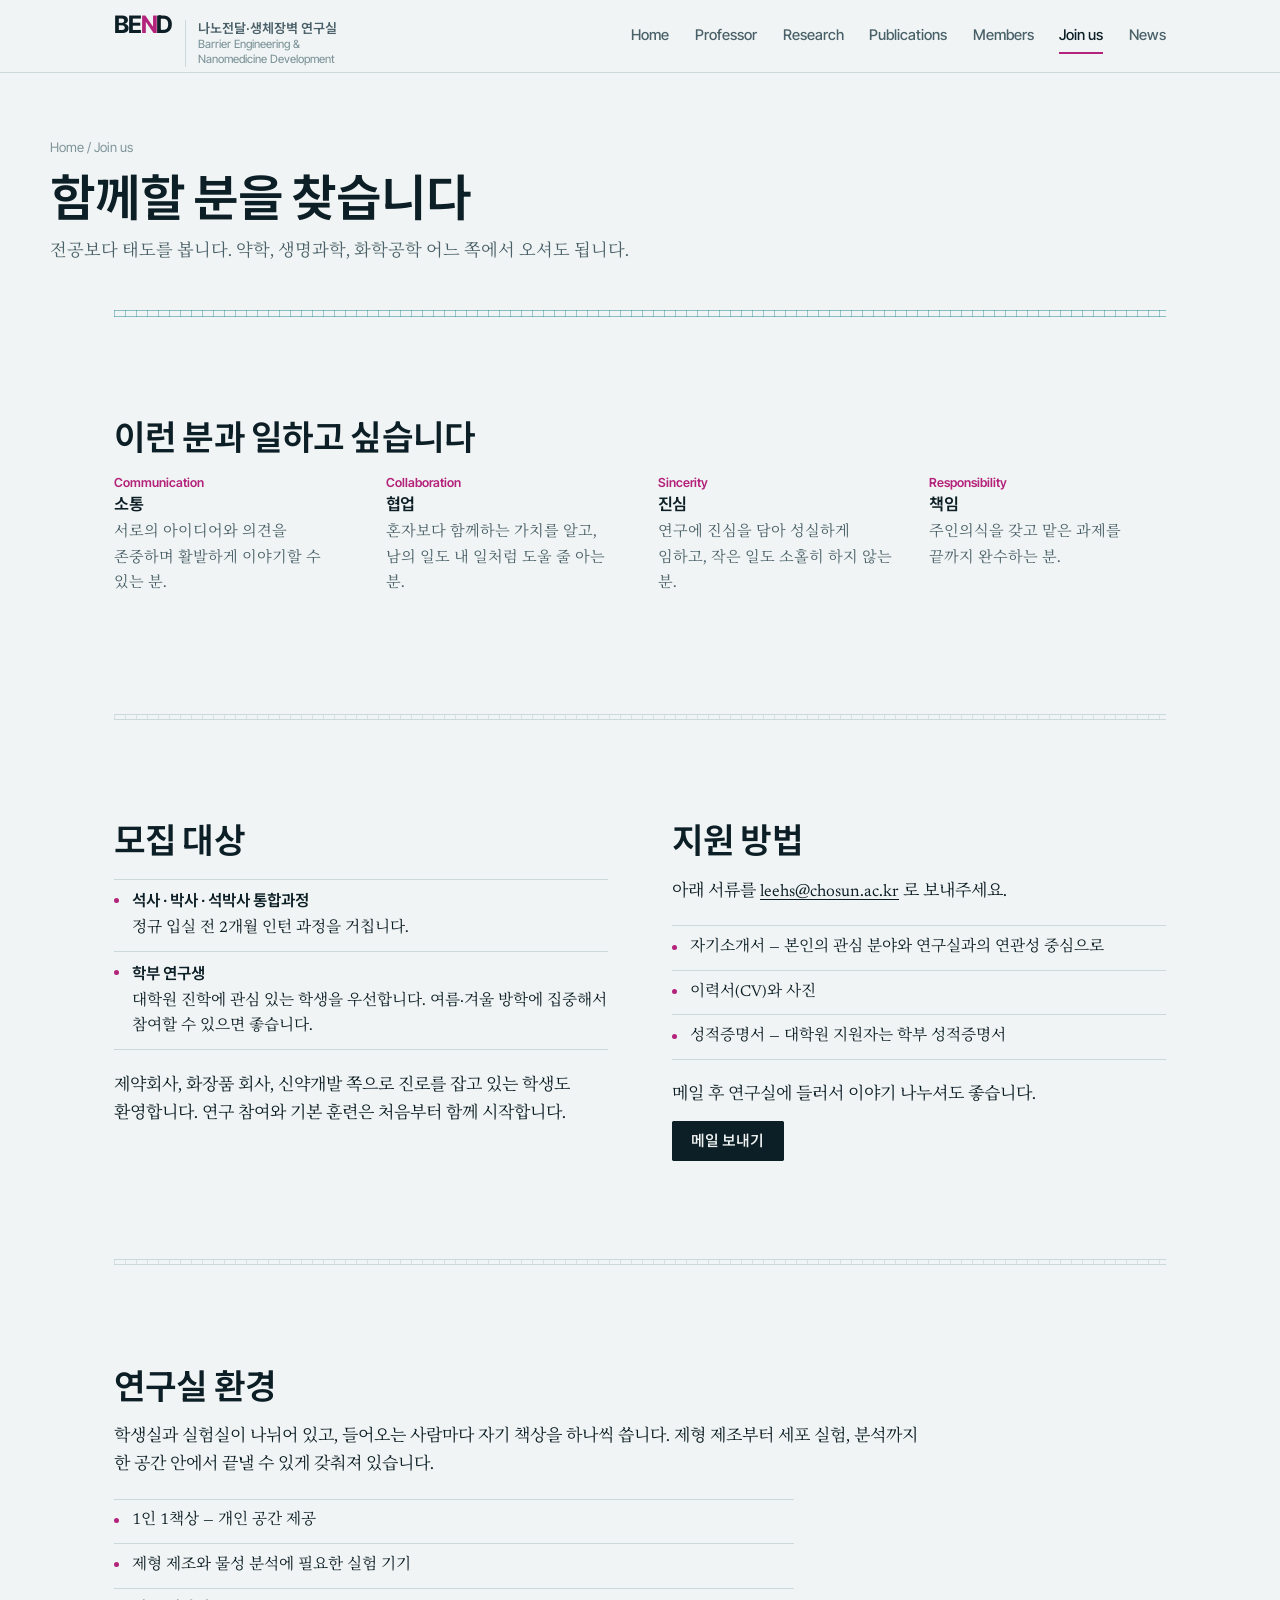
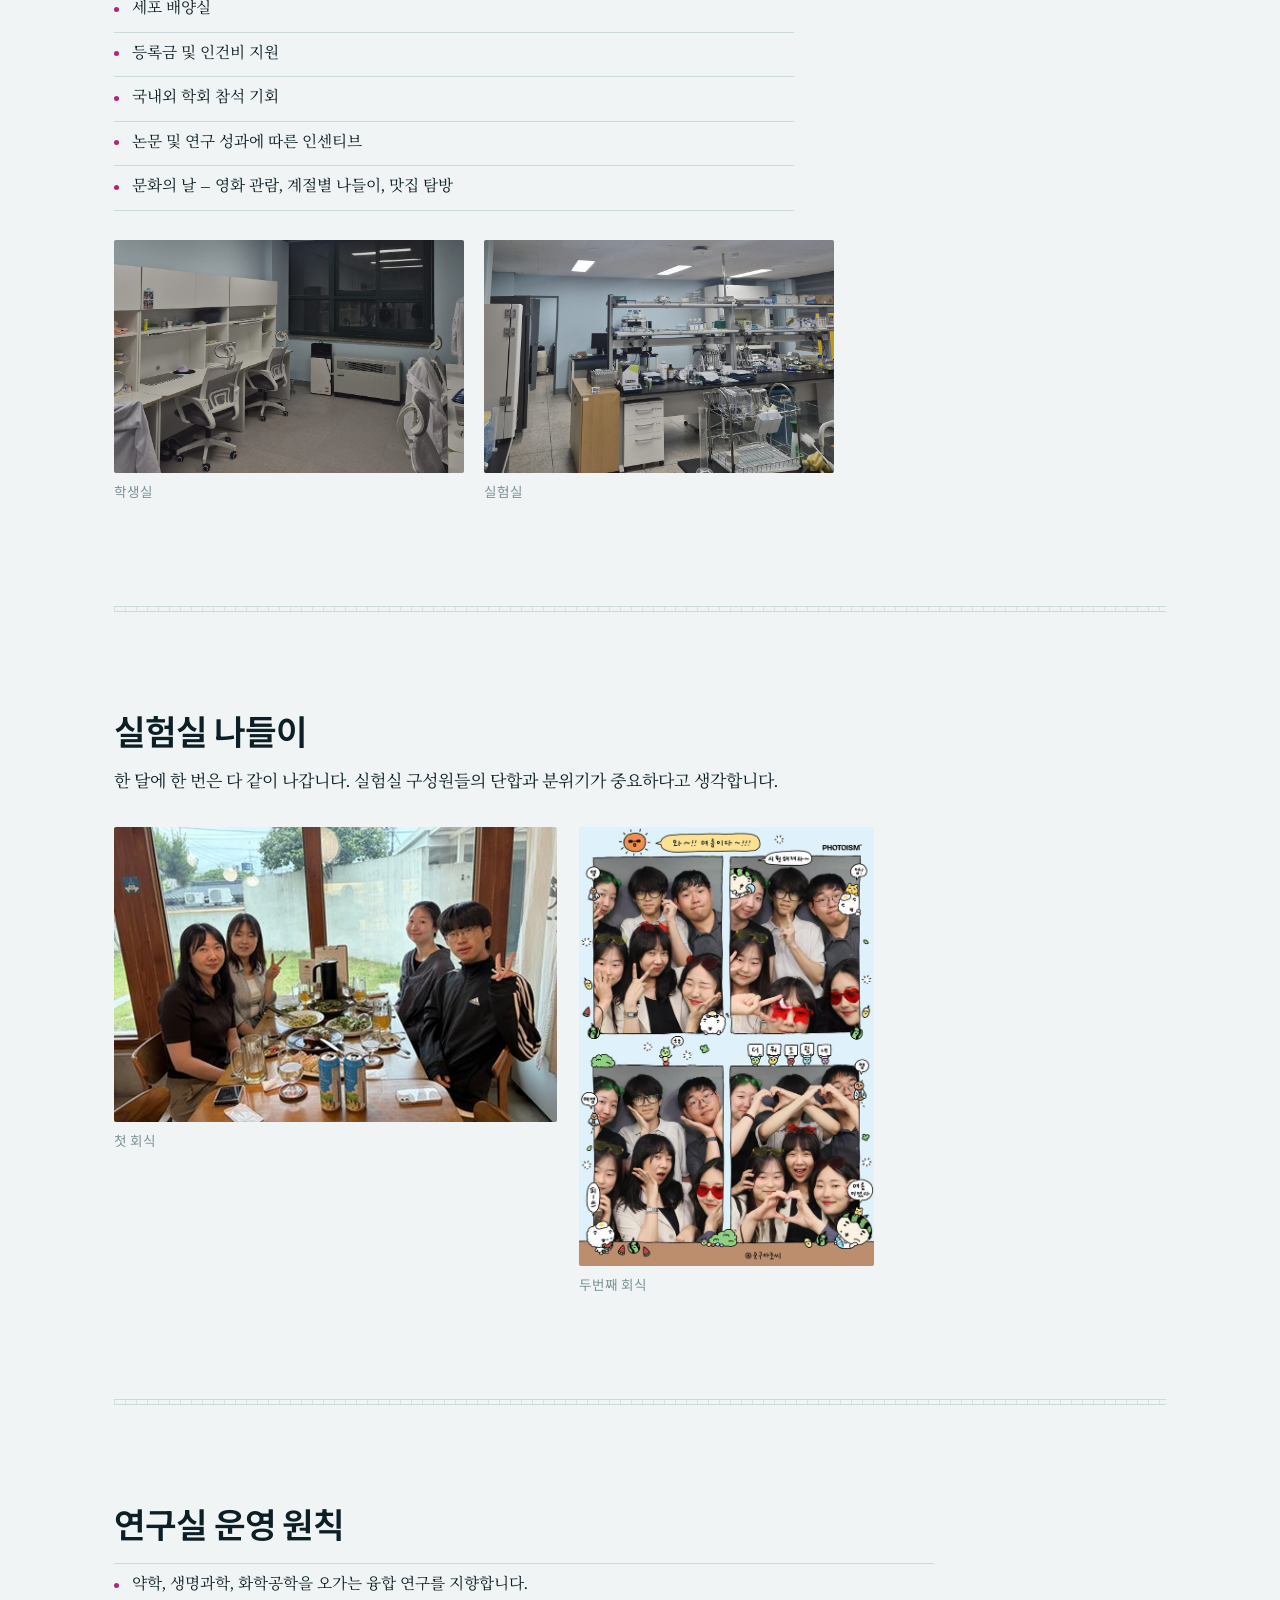
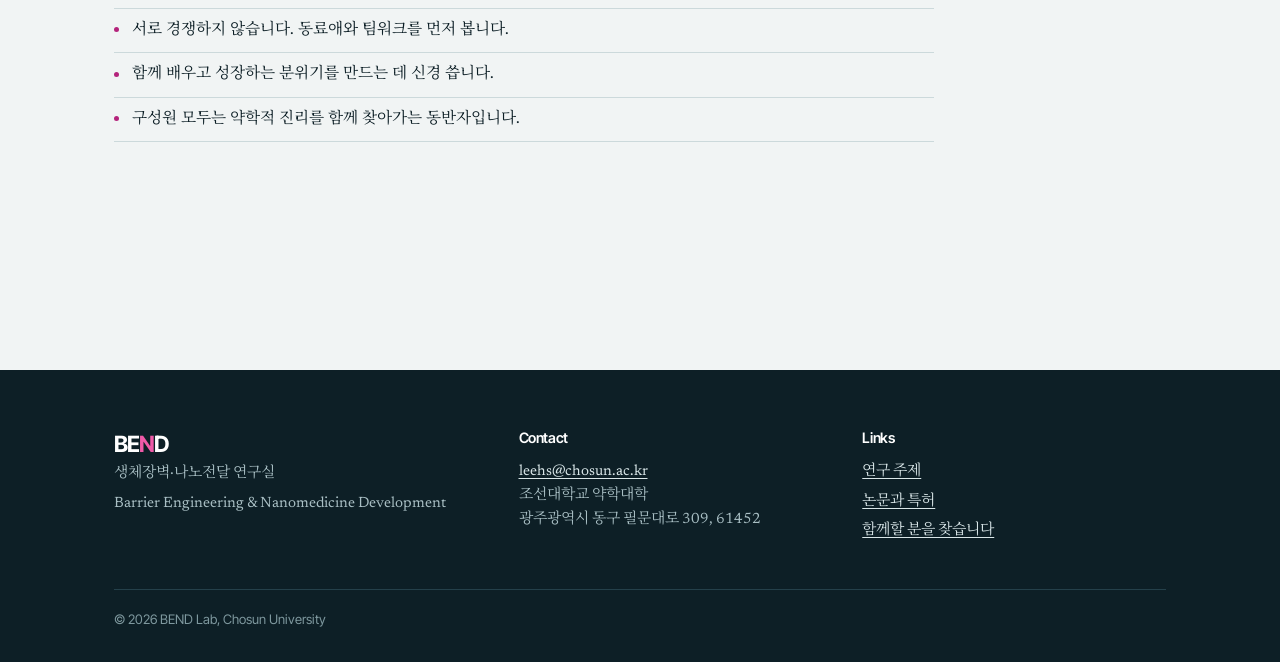
==== commit e9e98c66: "Update join.html" ====
--- a/join.html
+++ b/join.html
@@ -16,7 +16,7 @@
   <div class="wrap head-inner">
     <a class="brand" href="index.html">
       <span class="brand-mark">BE<span>N</span>D</span>
-      <span class="brand-sub"><b>생체장벽·나노전달 연구실</b>Barrier Engineering &amp; Nanomedicine Development</span>
+      <span class="brand-sub"><b>나노전달·생체장벽 연구실</b>Barrier Engineering &amp; Nanomedicine Development</span>
     </a>
     <button class="nav-toggle" aria-expanded="false" aria-controls="nav">메뉴</button>
     <nav class="nav" id="nav">
